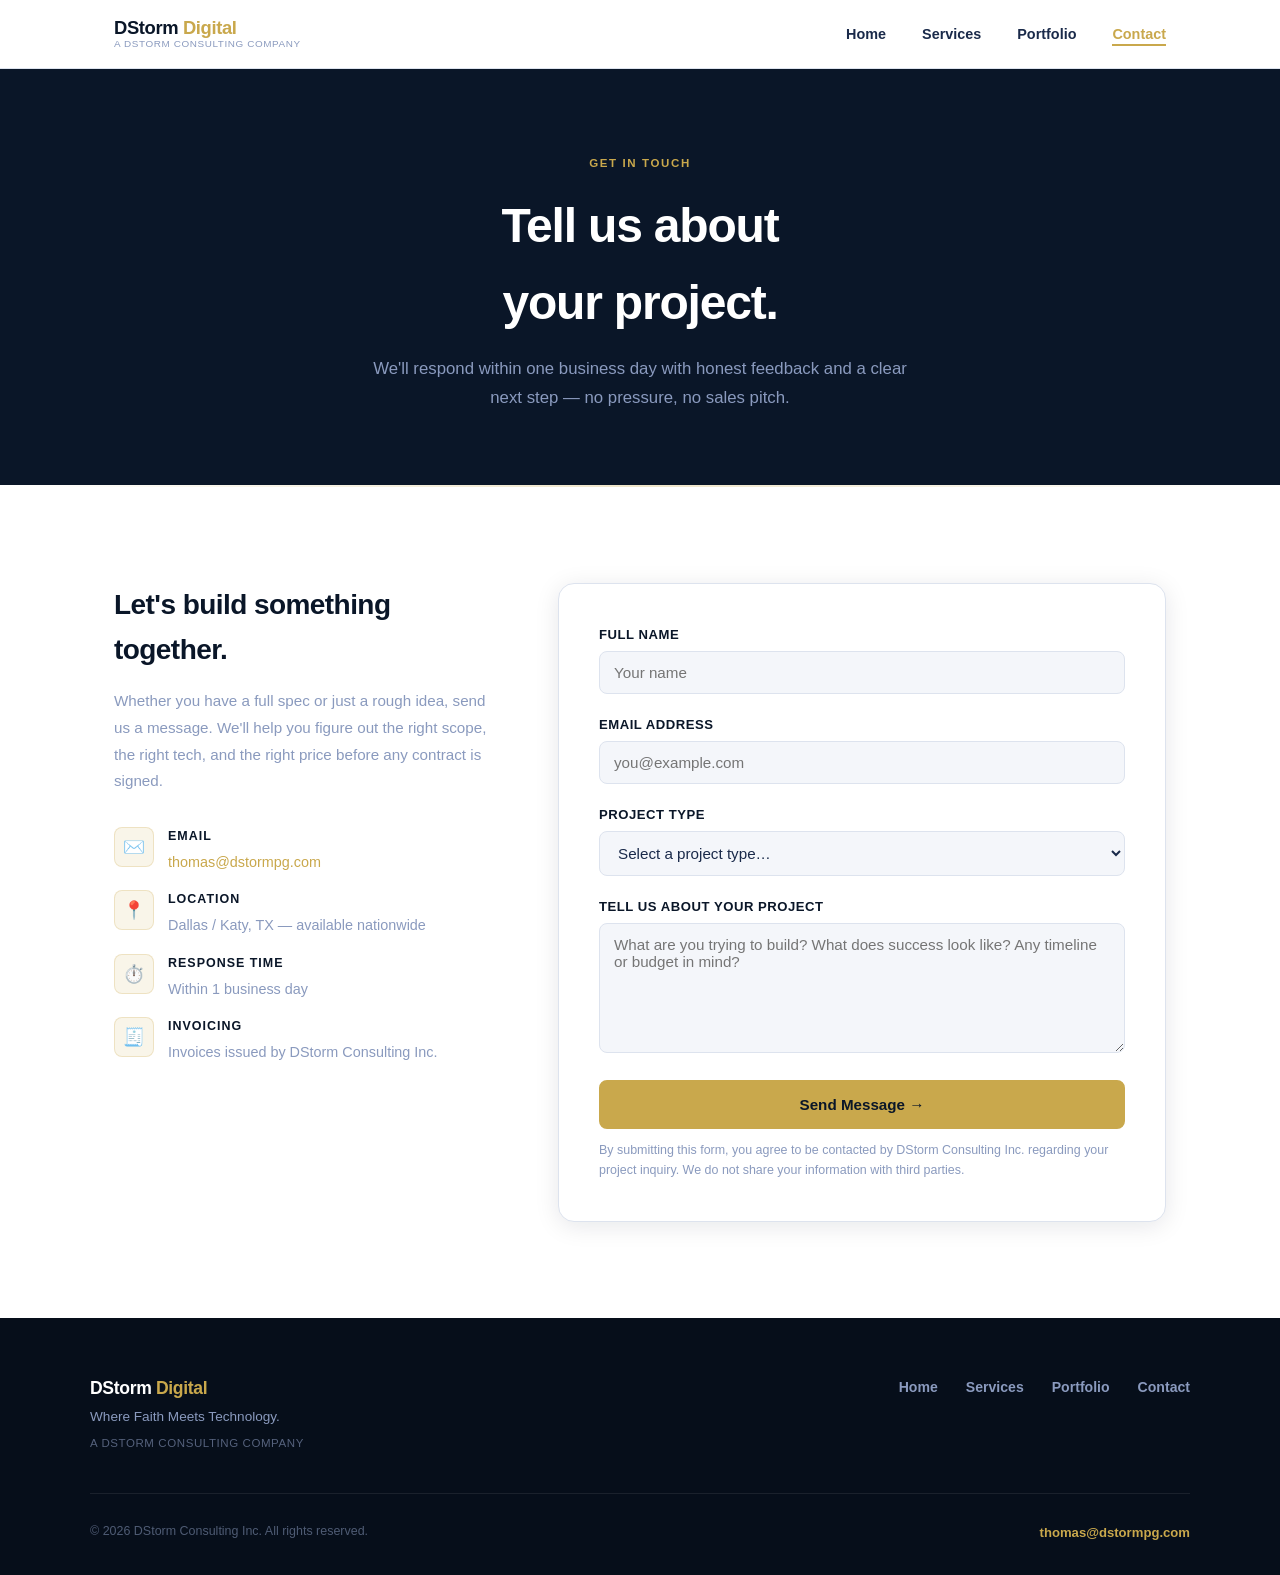
==== contact.html @ e215cc24 "feat: initial DStorm Digital website" ====
<!DOCTYPE html>
<html lang="en">
<head>
  <meta charset="UTF-8" />
  <meta name="viewport" content="width=device-width, initial-scale=1.0" />
  <title>Contact — DStorm Digital</title>
  <meta name="description" content="Tell us about your project. We'll give you an honest scope and a fair price." />
  <link rel="stylesheet" href="styles.css" />
</head>
<body>

<!-- ── Navigation ─────────────────────────────────────────────────────────── -->
<nav id="site-nav">
  <div class="nav-inner">
    <a href="index.html" class="nav-logo">
      <span class="nav-logo-main">DStorm <span>Digital</span></span>
      <span class="nav-logo-sub">A DStorm Consulting Company</span>
    </a>
    <ul class="nav-links">
      <li><a href="index.html">Home</a></li>
      <li><a href="services.html">Services</a></li>
      <li><a href="portfolio.html">Portfolio</a></li>
      <li><a href="contact.html" class="active">Contact</a></li>
    </ul>
    <button class="nav-hamburger" id="hamburger" aria-label="Open menu">
      <span></span><span></span><span></span>
    </button>
  </div>
  <div class="nav-mobile" id="nav-mobile">
    <a href="index.html">Home</a>
    <a href="services.html">Services</a>
    <a href="portfolio.html">Portfolio</a>
    <a href="contact.html" class="active">Contact</a>
  </div>
</nav>

<!-- ── Page Hero ──────────────────────────────────────────────────────────── -->
<section class="page-hero">
  <div class="container">
    <span class="eyebrow">Get In Touch</span>
    <h1>Tell us about<br>your project.</h1>
    <p>We'll respond within one business day with honest feedback and a clear next step — no pressure, no sales pitch.</p>
  </div>
</section>

<hr class="gold" />

<!-- ── Contact Section ────────────────────────────────────────────────────── -->
<section style="background: var(--white);">
  <div class="container">
    <div class="contact-layout">

      <!-- Info -->
      <div class="contact-info">
        <h2>Let's build something together.</h2>
        <p>Whether you have a full spec or just a rough idea, send us a message. We'll help you figure out the right scope, the right tech, and the right price before any contract is signed.</p>
        <div class="contact-detail">
          <div class="contact-detail-item">
            <div class="contact-detail-icon">✉️</div>
            <div>
              <strong>Email</strong>
              <span><a href="mailto:thomas@dstormpg.com" style="color: var(--gold);">thomas@dstormpg.com</a></span>
            </div>
          </div>
          <div class="contact-detail-item">
            <div class="contact-detail-icon">📍</div>
            <div>
              <strong>Location</strong>
              <span>Dallas / Katy, TX — available nationwide</span>
            </div>
          </div>
          <div class="contact-detail-item">
            <div class="contact-detail-icon">⏱️</div>
            <div>
              <strong>Response Time</strong>
              <span>Within 1 business day</span>
            </div>
          </div>
          <div class="contact-detail-item">
            <div class="contact-detail-icon">🧾</div>
            <div>
              <strong>Invoicing</strong>
              <span>Invoices issued by DStorm Consulting Inc.</span>
            </div>
          </div>
        </div>
      </div>

      <!-- Form -->
      <div class="contact-form-wrap">
        <form id="contact-form">
          <div class="form-group">
            <label for="name">Full Name</label>
            <input type="text" id="name" name="name" placeholder="Your name" required />
          </div>
          <div class="form-group">
            <label for="email">Email Address</label>
            <input type="email" id="email" name="email" placeholder="you@example.com" required />
          </div>
          <div class="form-group">
            <label for="project-type">Project Type</label>
            <select id="project-type" name="project-type" required>
              <option value="" disabled selected>Select a project type…</option>
              <option value="marketing-site">Marketing Website</option>
              <option value="web-app">Web Application</option>
              <option value="ios-app">iOS App</option>
              <option value="android-app">Android App</option>
              <option value="maintenance">Maintenance Plan</option>
              <option value="other">Other / Not Sure Yet</option>
            </select>
          </div>
          <div class="form-group">
            <label for="message">Tell Us About Your Project</label>
            <textarea id="message" name="message" placeholder="What are you trying to build? What does success look like? Any timeline or budget in mind?" required></textarea>
          </div>
          <button type="submit" class="btn btn-primary" style="width: 100%; justify-content: center;">
            Send Message →
          </button>
          <p class="form-note">
            By submitting this form, you agree to be contacted by DStorm Consulting Inc. regarding your project inquiry. We do not share your information with third parties.
          </p>
        </form>

        <!-- Success state -->
        <div class="form-success" id="form-success">
          <div class="form-success-icon">✅</div>
          <h3>Message sent!</h3>
          <p>We'll get back to you within one business day. Keep an eye on <strong>thomas@dstormpg.com</strong> for our reply.</p>
        </div>
      </div>

    </div>
  </div>
</section>

<!-- ── Footer ─────────────────────────────────────────────────────────────── -->
<footer id="site-footer">
  <div class="footer-inner">
    <div class="footer-top">
      <div class="footer-brand">
        <div class="footer-brand-name">DStorm <span>Digital</span></div>
        <div class="footer-tagline">Where Faith Meets Technology.</div>
        <div class="footer-subbrand">A DStorm Consulting Company</div>
      </div>
      <ul class="footer-links">
        <li><a href="index.html">Home</a></li>
        <li><a href="services.html">Services</a></li>
        <li><a href="portfolio.html">Portfolio</a></li>
        <li><a href="contact.html">Contact</a></li>
      </ul>
    </div>
    <div class="footer-bottom">
      <span class="footer-copy">&copy; 2026 DStorm Consulting Inc. All rights reserved.</span>
      <a href="mailto:thomas@dstormpg.com" class="footer-email">thomas@dstormpg.com</a>
    </div>
  </div>
</footer>

<script>
  // Mobile nav
  const hamburger = document.getElementById('hamburger');
  const navMobile = document.getElementById('nav-mobile');
  hamburger.addEventListener('click', () => navMobile.classList.toggle('open'));

  // Contact form — builds a mailto on submit and shows success state
  const form = document.getElementById('contact-form');
  const successEl = document.getElementById('form-success');

  form.addEventListener('submit', function(e) {
    e.preventDefault();
    const name = document.getElementById('name').value.trim();
    const email = document.getElementById('email').value.trim();
    const projectType = document.getElementById('project-type').value;
    const message = document.getElementById('message').value.trim();

    const subject = encodeURIComponent(`Project Inquiry — ${projectType} from ${name}`);
    const body = encodeURIComponent(
      `Name: ${name}\nEmail: ${email}\nProject Type: ${projectType}\n\nMessage:\n${message}`
    );
    window.location.href = `mailto:thomas@dstormpg.com?subject=${subject}&body=${body}`;

    // Show success state
    form.style.display = 'none';
    successEl.classList.add('visible');
  });
</script>
</body>
</html>
---- styles.css ----
/* ── Variables ─────────────────────────────────────────────────────────────── */
:root {
  --navy:      #0A1628;
  --navy-dark: #060E1A;
  --navy-mid:  #0F1F3C;
  --gold:      #C9A84C;
  --gold-dim:  #a8883e;
  --white:     #FFFFFF;
  --slate:     #8A9ABE;
  --off-white: #F4F6FA;
  --text:      #1A2A4A;
  --border:    #DDE3EE;

  --font: -apple-system, BlinkMacSystemFont, 'Segoe UI', Roboto, Oxygen, Ubuntu, sans-serif;
  --radius:    8px;
  --radius-lg: 16px;
  --shadow:    0 4px 24px rgba(10,22,40,0.10);
  --shadow-md: 0 8px 40px rgba(10,22,40,0.14);
  --max:       1100px;
  --pad-x:     24px;
}

/* ── Reset ─────────────────────────────────────────────────────────────────── */
*, *::before, *::after { box-sizing: border-box; margin: 0; padding: 0; }
html { scroll-behavior: smooth; }
body { font-family: var(--font); color: var(--text); background: var(--white); line-height: 1.6; }
img { display: block; max-width: 100%; }
a { color: inherit; text-decoration: none; }
button, input, select, textarea { font-family: inherit; }

/* ── Utility ───────────────────────────────────────────────────────────────── */
.container { max-width: var(--max); margin: 0 auto; padding: 0 var(--pad-x); }
.gold      { color: var(--gold); }
.eyebrow   {
  display: inline-block;
  font-size: 0.72rem;
  font-weight: 700;
  letter-spacing: 0.14em;
  text-transform: uppercase;
  color: var(--gold);
  margin-bottom: 16px;
}
section { padding: 96px var(--pad-x); }
section.tight { padding: 64px var(--pad-x); }

/* ── Buttons ───────────────────────────────────────────────────────────────── */
.btn {
  display: inline-flex;
  align-items: center;
  gap: 8px;
  padding: 14px 32px;
  border-radius: var(--radius);
  font-size: 0.95rem;
  font-weight: 700;
  cursor: pointer;
  border: 2px solid transparent;
  transition: all 0.2s ease;
  white-space: nowrap;
}
.btn-primary {
  background: var(--gold);
  color: var(--navy);
  border-color: var(--gold);
}
.btn-primary:hover { background: var(--gold-dim); border-color: var(--gold-dim); }
.btn-outline {
  background: transparent;
  color: var(--gold);
  border-color: var(--gold);
}
.btn-outline:hover { background: var(--gold); color: var(--navy); }
.btn-white {
  background: var(--white);
  color: var(--navy);
  border-color: var(--white);
}
.btn-white:hover { background: var(--off-white); }

/* ── Navigation ────────────────────────────────────────────────────────────── */
#site-nav {
  position: sticky;
  top: 0;
  z-index: 100;
  background: rgba(255,255,255,0.97);
  backdrop-filter: blur(10px);
  border-bottom: 1px solid var(--border);
}
.nav-inner {
  display: flex;
  align-items: center;
  justify-content: space-between;
  max-width: var(--max);
  margin: 0 auto;
  padding: 0 var(--pad-x);
  height: 68px;
}
.nav-logo {
  display: flex;
  flex-direction: column;
  line-height: 1.1;
}
.nav-logo-main {
  font-size: 1.15rem;
  font-weight: 800;
  color: var(--navy);
  letter-spacing: -0.02em;
}
.nav-logo-main span { color: var(--gold); }
.nav-logo-sub {
  font-size: 0.62rem;
  font-weight: 500;
  color: var(--slate);
  letter-spacing: 0.06em;
  text-transform: uppercase;
}
.nav-links {
  display: flex;
  align-items: center;
  gap: 36px;
  list-style: none;
}
.nav-links a {
  font-size: 0.9rem;
  font-weight: 600;
  color: var(--text);
  position: relative;
  padding-bottom: 2px;
  transition: color 0.2s;
}
.nav-links a::after {
  content: '';
  position: absolute;
  left: 0; bottom: -2px;
  width: 0; height: 2px;
  background: var(--gold);
  transition: width 0.2s;
}
.nav-links a:hover,
.nav-links a.active { color: var(--gold); }
.nav-links a:hover::after,
.nav-links a.active::after { width: 100%; }
.nav-hamburger {
  display: none;
  background: none;
  border: none;
  cursor: pointer;
  padding: 4px;
  flex-direction: column;
  gap: 5px;
}
.nav-hamburger span {
  display: block;
  width: 24px; height: 2px;
  background: var(--navy);
  border-radius: 2px;
  transition: all 0.3s;
}
.nav-mobile {
  display: none;
  flex-direction: column;
  gap: 0;
  background: var(--white);
  border-top: 1px solid var(--border);
  padding: 8px 0 16px;
}
.nav-mobile.open { display: flex; }
.nav-mobile a {
  padding: 12px var(--pad-x);
  font-size: 1rem;
  font-weight: 600;
  color: var(--text);
  transition: color 0.2s;
}
.nav-mobile a:hover,
.nav-mobile a.active { color: var(--gold); }

/* ── Hero ──────────────────────────────────────────────────────────────────── */
.hero {
  background: var(--navy);
  padding: 120px var(--pad-x) 96px;
  text-align: center;
  position: relative;
  overflow: hidden;
}
.hero::before {
  content: '';
  position: absolute;
  inset: 0;
  background: radial-gradient(ellipse at 50% 0%, rgba(201,168,76,0.10) 0%, transparent 65%);
  pointer-events: none;
}
.hero-inner { position: relative; z-index: 1; max-width: 820px; margin: 0 auto; }
.hero h1 {
  font-size: clamp(2.4rem, 6vw, 4rem);
  font-weight: 800;
  color: var(--white);
  line-height: 1.1;
  letter-spacing: -0.03em;
  margin-bottom: 24px;
}
.hero h1 em { color: var(--gold); font-style: normal; }
.hero p {
  font-size: clamp(1rem, 2.5vw, 1.2rem);
  color: var(--slate);
  line-height: 1.75;
  margin-bottom: 44px;
  max-width: 620px;
  margin-left: auto;
  margin-right: auto;
}
.hero-ctas { display: flex; gap: 14px; justify-content: center; flex-wrap: wrap; }

/* ── Page Hero (inner pages) ───────────────────────────────────────────────── */
.page-hero {
  background: var(--navy);
  padding: 80px var(--pad-x) 72px;
  text-align: center;
}
.page-hero h1 {
  font-size: clamp(2rem, 5vw, 3rem);
  font-weight: 800;
  color: var(--white);
  letter-spacing: -0.025em;
  margin-bottom: 12px;
}
.page-hero p {
  font-size: 1.05rem;
  color: var(--slate);
  max-width: 560px;
  margin: 0 auto;
  line-height: 1.75;
}

/* ── Section headings ──────────────────────────────────────────────────────── */
.section-header { text-align: center; margin-bottom: 56px; }
.section-header h2 {
  font-size: clamp(1.75rem, 4vw, 2.5rem);
  font-weight: 800;
  color: var(--navy);
  letter-spacing: -0.025em;
  line-height: 1.2;
}
.section-header p {
  color: var(--slate);
  font-size: 1.05rem;
  line-height: 1.75;
  max-width: 540px;
  margin: 12px auto 0;
}

/* ── Cards grid ────────────────────────────────────────────────────────────── */
.cards-grid {
  display: grid;
  grid-template-columns: repeat(auto-fit, minmax(240px, 1fr));
  gap: 24px;
}
.card {
  background: var(--white);
  border: 1px solid var(--border);
  border-radius: var(--radius-lg);
  padding: 36px 28px;
  box-shadow: var(--shadow);
  transition: transform 0.2s, box-shadow 0.2s, border-color 0.2s;
}
.card:hover {
  transform: translateY(-4px);
  box-shadow: var(--shadow-md);
  border-color: var(--gold);
}
.card-icon {
  font-size: 2.2rem;
  margin-bottom: 16px;
}
.card h3 {
  font-size: 1.15rem;
  font-weight: 700;
  color: var(--navy);
  margin-bottom: 8px;
}
.card p {
  font-size: 0.9rem;
  color: var(--slate);
  line-height: 1.7;
}

/* ── Pillars / Why section ─────────────────────────────────────────────────── */
.pillars { background: var(--off-white); }
.pillars-grid {
  display: grid;
  grid-template-columns: repeat(auto-fit, minmax(280px, 1fr));
  gap: 32px;
}
.pillar {
  display: flex;
  gap: 20px;
  align-items: flex-start;
}
.pillar-icon {
  flex-shrink: 0;
  width: 52px; height: 52px;
  background: rgba(201,168,76,0.12);
  border: 1px solid rgba(201,168,76,0.3);
  border-radius: var(--radius);
  display: flex;
  align-items: center;
  justify-content: center;
  font-size: 1.4rem;
}
.pillar h3 {
  font-size: 1.05rem;
  font-weight: 700;
  color: var(--navy);
  margin-bottom: 6px;
}
.pillar p {
  font-size: 0.9rem;
  color: var(--slate);
  line-height: 1.7;
}

/* ── CTA Banner ────────────────────────────────────────────────────────────── */
.cta-banner {
  background: var(--navy);
  padding: 80px var(--pad-x);
  text-align: center;
}
.cta-banner h2 {
  font-size: clamp(1.75rem, 4vw, 2.5rem);
  font-weight: 800;
  color: var(--white);
  letter-spacing: -0.02em;
  margin-bottom: 16px;
}
.cta-banner p {
  color: var(--slate);
  font-size: 1.05rem;
  margin-bottom: 40px;
  max-width: 480px;
  margin-left: auto;
  margin-right: auto;
}

/* ── Services page ─────────────────────────────────────────────────────────── */
.pricing-grid {
  display: grid;
  grid-template-columns: repeat(auto-fit, minmax(240px, 1fr));
  gap: 24px;
  margin-bottom: 80px;
}
.pricing-card {
  background: var(--white);
  border: 1px solid var(--border);
  border-radius: var(--radius-lg);
  padding: 36px 28px;
  box-shadow: var(--shadow);
  position: relative;
}
.pricing-card.featured {
  border-color: var(--gold);
  box-shadow: 0 0 0 3px rgba(201,168,76,0.15), var(--shadow-md);
}
.pricing-card.featured::before {
  content: 'Most Popular';
  position: absolute;
  top: -12px; left: 50%;
  transform: translateX(-50%);
  background: var(--gold);
  color: var(--navy);
  font-size: 0.72rem;
  font-weight: 700;
  letter-spacing: 0.08em;
  text-transform: uppercase;
  padding: 4px 14px;
  border-radius: 99px;
}
.pricing-model {
  font-size: 0.72rem;
  font-weight: 700;
  letter-spacing: 0.12em;
  text-transform: uppercase;
  color: var(--gold);
  margin-bottom: 10px;
}
.pricing-card h3 {
  font-size: 1.2rem;
  font-weight: 800;
  color: var(--navy);
  margin-bottom: 8px;
}
.pricing-amount {
  font-size: 2.2rem;
  font-weight: 800;
  color: var(--navy);
  letter-spacing: -0.03em;
  line-height: 1;
  margin-bottom: 4px;
}
.pricing-amount span {
  font-size: 1rem;
  font-weight: 500;
  color: var(--slate);
  letter-spacing: 0;
}
.pricing-note {
  font-size: 0.82rem;
  color: var(--slate);
  margin-bottom: 20px;
}
.pricing-card ul {
  list-style: none;
  display: flex;
  flex-direction: column;
  gap: 8px;
}
.pricing-card ul li {
  font-size: 0.88rem;
  color: var(--text);
  display: flex;
  gap: 8px;
  align-items: flex-start;
}
.pricing-card ul li::before {
  content: '✓';
  color: var(--gold);
  font-weight: 700;
  flex-shrink: 0;
}

.services-list {
  display: grid;
  grid-template-columns: repeat(auto-fit, minmax(300px, 1fr));
  gap: 24px;
}
.service-item {
  background: var(--off-white);
  border: 1px solid var(--border);
  border-radius: var(--radius-lg);
  padding: 28px;
}
.service-item h3 {
  font-size: 1.05rem;
  font-weight: 700;
  color: var(--navy);
  margin-bottom: 8px;
  display: flex;
  align-items: center;
  gap: 10px;
}
.service-item p {
  font-size: 0.88rem;
  color: var(--slate);
  line-height: 1.7;
}

/* ── Portfolio page ────────────────────────────────────────────────────────── */
.portfolio-featured {
  background: var(--navy);
  border-radius: var(--radius-lg);
  padding: 56px 48px;
  margin-bottom: 48px;
  position: relative;
  overflow: hidden;
}
.portfolio-featured::before {
  content: '';
  position: absolute;
  top: 0; right: 0;
  width: 400px; height: 400px;
  background: radial-gradient(circle, rgba(201,168,76,0.12) 0%, transparent 70%);
  pointer-events: none;
}
.portfolio-badge {
  display: inline-block;
  background: rgba(201,168,76,0.15);
  border: 1px solid rgba(201,168,76,0.4);
  color: var(--gold);
  font-size: 0.72rem;
  font-weight: 700;
  letter-spacing: 0.12em;
  text-transform: uppercase;
  padding: 5px 14px;
  border-radius: 99px;
  margin-bottom: 20px;
}
.portfolio-featured h2 {
  font-size: clamp(1.75rem, 4vw, 2.5rem);
  font-weight: 800;
  color: var(--white);
  letter-spacing: -0.025em;
  margin-bottom: 16px;
}
.portfolio-featured p {
  color: var(--slate);
  font-size: 1rem;
  line-height: 1.75;
  max-width: 600px;
  margin-bottom: 28px;
}
.portfolio-tags {
  display: flex;
  flex-wrap: wrap;
  gap: 8px;
  margin-bottom: 32px;
}
.tag {
  background: rgba(255,255,255,0.08);
  border: 1px solid rgba(255,255,255,0.15);
  color: var(--white);
  font-size: 0.78rem;
  font-weight: 600;
  padding: 5px 14px;
  border-radius: 99px;
}
.portfolio-link {
  display: inline-flex;
  align-items: center;
  gap: 8px;
  color: var(--gold);
  font-weight: 700;
  font-size: 0.95rem;
  border-bottom: 1px solid transparent;
  transition: border-color 0.2s;
}
.portfolio-link:hover { border-color: var(--gold); }

.portfolio-grid {
  display: grid;
  grid-template-columns: repeat(auto-fit, minmax(300px, 1fr));
  gap: 24px;
}
.portfolio-card {
  background: var(--off-white);
  border: 2px dashed var(--border);
  border-radius: var(--radius-lg);
  padding: 48px 32px;
  text-align: center;
  display: flex;
  flex-direction: column;
  align-items: center;
  gap: 12px;
}
.portfolio-card-icon {
  font-size: 2.5rem;
  opacity: 0.4;
}
.portfolio-card h3 {
  font-size: 1.05rem;
  font-weight: 700;
  color: var(--navy);
  opacity: 0.5;
}
.portfolio-card p {
  font-size: 0.85rem;
  color: var(--slate);
}

/* ── Contact page ──────────────────────────────────────────────────────────── */
.contact-layout {
  display: grid;
  grid-template-columns: 1fr 1.6fr;
  gap: 64px;
  align-items: start;
}
.contact-info h2 {
  font-size: 1.75rem;
  font-weight: 800;
  color: var(--navy);
  letter-spacing: -0.02em;
  margin-bottom: 16px;
}
.contact-info p {
  color: var(--slate);
  font-size: 0.95rem;
  line-height: 1.75;
  margin-bottom: 32px;
}
.contact-detail {
  display: flex;
  flex-direction: column;
  gap: 16px;
}
.contact-detail-item {
  display: flex;
  gap: 14px;
  align-items: flex-start;
}
.contact-detail-icon {
  width: 40px; height: 40px;
  background: rgba(201,168,76,0.12);
  border: 1px solid rgba(201,168,76,0.25);
  border-radius: var(--radius);
  display: flex;
  align-items: center;
  justify-content: center;
  font-size: 1.1rem;
  flex-shrink: 0;
}
.contact-detail-item strong {
  display: block;
  font-size: 0.78rem;
  font-weight: 700;
  letter-spacing: 0.08em;
  text-transform: uppercase;
  color: var(--navy);
  margin-bottom: 2px;
}
.contact-detail-item span {
  font-size: 0.9rem;
  color: var(--slate);
}
.contact-form-wrap {
  background: var(--white);
  border: 1px solid var(--border);
  border-radius: var(--radius-lg);
  padding: 40px;
  box-shadow: var(--shadow);
}
.form-group { margin-bottom: 20px; }
.form-group label {
  display: block;
  font-size: 0.82rem;
  font-weight: 700;
  color: var(--navy);
  margin-bottom: 6px;
  letter-spacing: 0.04em;
  text-transform: uppercase;
}
.form-group input,
.form-group select,
.form-group textarea {
  width: 100%;
  padding: 12px 14px;
  border: 1px solid var(--border);
  border-radius: var(--radius);
  font-size: 0.95rem;
  color: var(--text);
  background: var(--off-white);
  transition: border-color 0.2s, box-shadow 0.2s;
  outline: none;
}
.form-group input:focus,
.form-group select:focus,
.form-group textarea:focus {
  border-color: var(--gold);
  box-shadow: 0 0 0 3px rgba(201,168,76,0.12);
  background: var(--white);
}
.form-group textarea { resize: vertical; min-height: 130px; }
.form-note {
  font-size: 0.78rem;
  color: var(--slate);
  margin-top: 12px;
  line-height: 1.6;
}
.form-success {
  display: none;
  text-align: center;
  padding: 40px 20px;
}
.form-success.visible { display: block; }
.form-success-icon { font-size: 3rem; margin-bottom: 16px; }
.form-success h3 { font-size: 1.3rem; font-weight: 700; color: var(--navy); margin-bottom: 8px; }
.form-success p { color: var(--slate); font-size: 0.95rem; }

/* ── Footer ────────────────────────────────────────────────────────────────── */
#site-footer {
  background: var(--navy-dark);
  padding: 56px var(--pad-x) 32px;
}
.footer-inner {
  max-width: var(--max);
  margin: 0 auto;
}
.footer-top {
  display: flex;
  justify-content: space-between;
  align-items: flex-start;
  gap: 40px;
  flex-wrap: wrap;
  padding-bottom: 40px;
  border-bottom: 1px solid rgba(255,255,255,0.08);
  margin-bottom: 28px;
}
.footer-brand {}
.footer-brand-name {
  font-size: 1.1rem;
  font-weight: 800;
  color: var(--white);
  letter-spacing: -0.02em;
  margin-bottom: 4px;
}
.footer-brand-name span { color: var(--gold); }
.footer-tagline {
  font-size: 0.85rem;
  color: var(--slate);
  margin-bottom: 6px;
}
.footer-subbrand {
  font-size: 0.72rem;
  color: rgba(138,154,190,0.6);
  letter-spacing: 0.05em;
  text-transform: uppercase;
}
.footer-links {
  display: flex;
  gap: 28px;
  list-style: none;
}
.footer-links a {
  font-size: 0.88rem;
  color: var(--slate);
  font-weight: 600;
  transition: color 0.2s;
}
.footer-links a:hover { color: var(--gold); }
.footer-bottom {
  display: flex;
  justify-content: space-between;
  align-items: center;
  flex-wrap: wrap;
  gap: 8px;
}
.footer-copy {
  font-size: 0.78rem;
  color: rgba(138,154,190,0.55);
}
.footer-email {
  font-size: 0.82rem;
  color: var(--gold);
  font-weight: 600;
  transition: opacity 0.2s;
}
.footer-email:hover { opacity: 0.8; }

/* ── Divider ───────────────────────────────────────────────────────────────── */
hr.gold {
  border: none;
  height: 2px;
  background: linear-gradient(to right, transparent, var(--gold), transparent);
  opacity: 0.3;
  margin: 0;
}

/* ── Responsive ────────────────────────────────────────────────────────────── */
@media (max-width: 768px) {
  section { padding: 64px var(--pad-x); }
  .nav-links { display: none; }
  .nav-hamburger { display: flex; }

  .hero { padding: 80px var(--pad-x) 72px; }
  .hero-ctas { flex-direction: column; align-items: center; }

  .contact-layout {
    grid-template-columns: 1fr;
    gap: 40px;
  }
  .portfolio-featured { padding: 36px 24px; }

  .footer-top { flex-direction: column; gap: 28px; }
  .footer-links { flex-wrap: wrap; gap: 16px; }
  .footer-bottom { flex-direction: column; align-items: flex-start; gap: 6px; }
}
@media (max-width: 480px) {
  .cards-grid, .pillars-grid, .pricing-grid, .services-list, .portfolio-grid {
    grid-template-columns: 1fr;
  }
  .contact-form-wrap { padding: 28px 20px; }
}
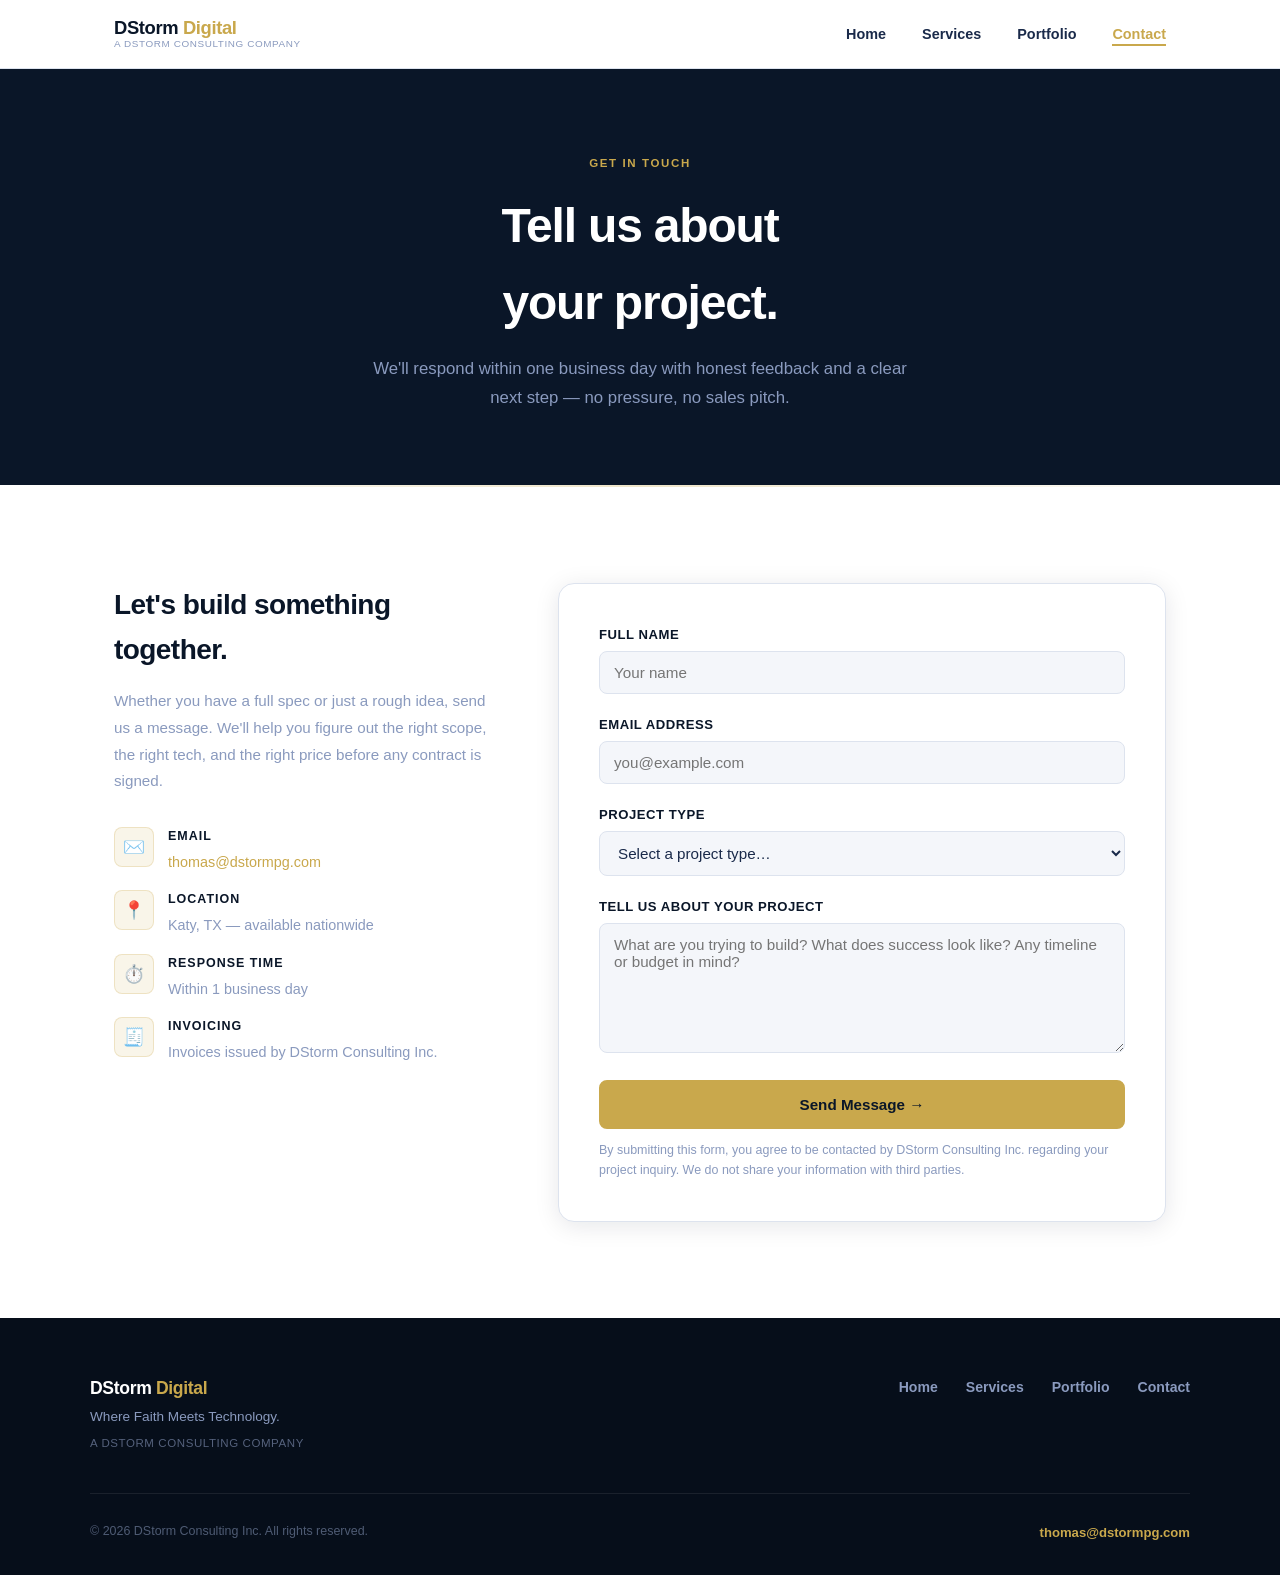
==== commit 9bcbd275: "fix: update location to Katy TX on contact page" ====
--- a/contact.html
+++ b/contact.html
@@ -66,7 +66,7 @@
             <div class="contact-detail-icon">📍</div>
             <div>
               <strong>Location</strong>
-              <span>Dallas / Katy, TX — available nationwide</span>
+              <span>Katy, TX — available nationwide</span>
             </div>
           </div>
           <div class="contact-detail-item">
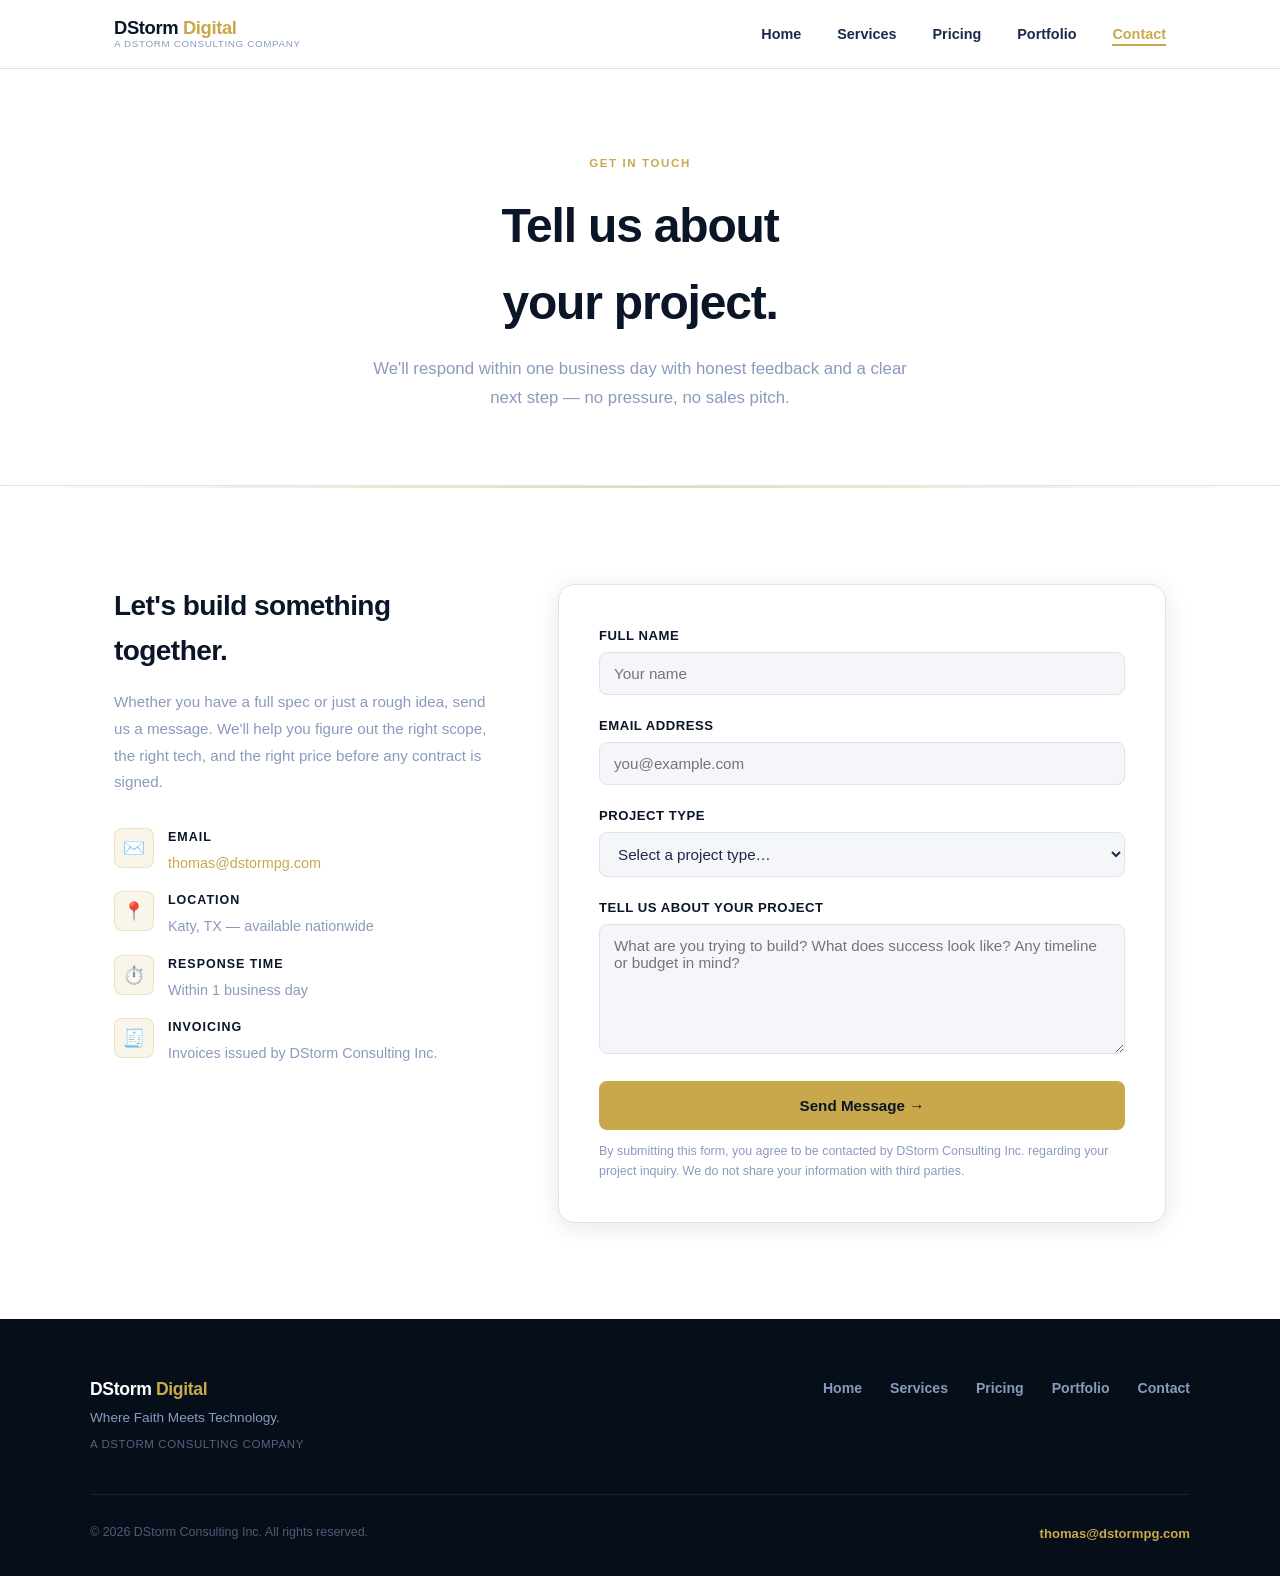
==== commit 2101c4f1: "feat: light-dominant redesign, pricing page, Covenant CRM as featured project - Visual rebalance: he" ====
--- a/contact.html
+++ b/contact.html
@@ -19,6 +19,7 @@
     <ul class="nav-links">
       <li><a href="index.html">Home</a></li>
       <li><a href="services.html">Services</a></li>
+      <li><a href="pricing.html">Pricing</a></li>
       <li><a href="portfolio.html">Portfolio</a></li>
       <li><a href="contact.html" class="active">Contact</a></li>
     </ul>
@@ -29,6 +30,7 @@
   <div class="nav-mobile" id="nav-mobile">
     <a href="index.html">Home</a>
     <a href="services.html">Services</a>
+    <a href="pricing.html">Pricing</a>
     <a href="portfolio.html">Portfolio</a>
     <a href="contact.html" class="active">Contact</a>
   </div>
@@ -145,6 +147,7 @@
       <ul class="footer-links">
         <li><a href="index.html">Home</a></li>
         <li><a href="services.html">Services</a></li>
+        <li><a href="pricing.html">Pricing</a></li>
         <li><a href="portfolio.html">Portfolio</a></li>
         <li><a href="contact.html">Contact</a></li>
       </ul>
--- a/styles.css
+++ b/styles.css
@@ -176,24 +176,18 @@
 
 /* ── Hero ──────────────────────────────────────────────────────────────────── */
 .hero {
-  background: var(--navy);
+  background: var(--white);
   padding: 120px var(--pad-x) 96px;
   text-align: center;
   position: relative;
   overflow: hidden;
-}
-.hero::before {
-  content: '';
-  position: absolute;
-  inset: 0;
-  background: radial-gradient(ellipse at 50% 0%, rgba(201,168,76,0.10) 0%, transparent 65%);
-  pointer-events: none;
+  border-bottom: 1px solid var(--border);
 }
 .hero-inner { position: relative; z-index: 1; max-width: 820px; margin: 0 auto; }
 .hero h1 {
   font-size: clamp(2.4rem, 6vw, 4rem);
   font-weight: 800;
-  color: var(--white);
+  color: var(--navy);
   line-height: 1.1;
   letter-spacing: -0.03em;
   margin-bottom: 24px;
@@ -212,14 +206,15 @@
 
 /* ── Page Hero (inner pages) ───────────────────────────────────────────────── */
 .page-hero {
-  background: var(--navy);
+  background: var(--white);
   padding: 80px var(--pad-x) 72px;
   text-align: center;
+  border-bottom: 1px solid var(--border);
 }
 .page-hero h1 {
   font-size: clamp(2rem, 5vw, 3rem);
   font-weight: 800;
-  color: var(--white);
+  color: var(--navy);
   letter-spacing: -0.025em;
   margin-bottom: 12px;
 }
@@ -320,14 +315,15 @@
 
 /* ── CTA Banner ────────────────────────────────────────────────────────────── */
 .cta-banner {
-  background: var(--navy);
+  background: var(--off-white);
+  border-top: 1px solid var(--border);
   padding: 80px var(--pad-x);
   text-align: center;
 }
 .cta-banner h2 {
   font-size: clamp(1.75rem, 4vw, 2.5rem);
   font-weight: 800;
-  color: var(--white);
+  color: var(--navy);
   letter-spacing: -0.02em;
   margin-bottom: 16px;
 }
@@ -426,6 +422,17 @@
   flex-shrink: 0;
 }
 
+.pricing-card-cta {
+  display: inline-block;
+  margin-top: 20px;
+  font-size: 0.85rem;
+  font-weight: 500;
+  color: var(--gold);
+  border-bottom: 1px solid transparent;
+  transition: border-color 0.2s;
+}
+.pricing-card-cta:hover { border-color: var(--gold); }
+
 .services-list {
   display: grid;
   grid-template-columns: repeat(auto-fit, minmax(300px, 1fr));
@@ -450,6 +457,67 @@
   font-size: 0.88rem;
   color: var(--slate);
   line-height: 1.7;
+}
+
+/* ── Covenant CRM pricing block ────────────────────────────────────────────── */
+.covenant-crm-block {
+  display: grid;
+  grid-template-columns: 1fr 1fr;
+  gap: 64px;
+  align-items: start;
+}
+.covenant-crm-content h2 {
+  font-size: clamp(1.75rem, 4vw, 2.4rem);
+  font-weight: 800;
+  color: var(--navy);
+  letter-spacing: -0.025em;
+  line-height: 1.15;
+  margin-bottom: 20px;
+}
+.covenant-crm-content p {
+  color: var(--slate);
+  font-size: 1rem;
+  line-height: 1.75;
+  margin-bottom: 16px;
+}
+.covenant-crm-note {
+  font-size: 0.85rem !important;
+  font-style: italic;
+  margin-bottom: 32px !important;
+}
+.covenant-crm-features {
+  display: flex;
+  flex-direction: column;
+  gap: 24px;
+  padding-top: 8px;
+}
+.crm-feature-item {
+  display: flex;
+  gap: 16px;
+  align-items: flex-start;
+}
+.crm-feature-icon {
+  flex-shrink: 0;
+  width: 44px; height: 44px;
+  background: rgba(201,168,76,0.10);
+  border: 1px solid rgba(201,168,76,0.25);
+  border-radius: var(--radius);
+  display: flex;
+  align-items: center;
+  justify-content: center;
+  font-size: 1.2rem;
+}
+.crm-feature-item strong {
+  display: block;
+  font-size: 0.9rem;
+  font-weight: 700;
+  color: var(--navy);
+  margin-bottom: 3px;
+}
+.crm-feature-item span {
+  font-size: 0.85rem;
+  color: var(--slate);
+  line-height: 1.6;
 }
 
 /* ── Portfolio page ────────────────────────────────────────────────────────── */
@@ -522,6 +590,53 @@
   transition: border-color 0.2s;
 }
 .portfolio-link:hover { border-color: var(--gold); }
+
+/* ── Portfolio featured — light variant (Covenant CRM) ─────────────────── */
+.portfolio-featured-light {
+  background: var(--white);
+  border: 2px solid rgba(201,168,76,0.45);
+  border-radius: var(--radius-lg);
+  padding: 3rem 2.5rem;
+  margin-bottom: 48px;
+  box-shadow: var(--shadow-md);
+}
+.portfolio-featured-light .portfolio-badge {
+  background: rgba(201,168,76,0.12);
+  border-color: rgba(201,168,76,0.35);
+  color: var(--gold);
+}
+.portfolio-featured-light h2 {
+  font-size: clamp(1.75rem, 4vw, 2.5rem);
+  font-weight: 800;
+  color: var(--navy);
+  letter-spacing: -0.025em;
+  margin-bottom: 16px;
+}
+.portfolio-featured-tagline {
+  color: var(--slate);
+  font-weight: 400;
+}
+.portfolio-featured-light p {
+  color: var(--slate);
+  font-size: 1rem;
+  line-height: 1.75;
+  max-width: 620px;
+  margin-bottom: 20px;
+}
+.portfolio-featured-light .portfolio-tags { margin-bottom: 28px; }
+.portfolio-featured-light .portfolio-tags .tag {
+  background: var(--off-white);
+  border-color: var(--border);
+  color: var(--text);
+  font-size: 0.75rem;
+  font-weight: 500;
+}
+.portfolio-featured-light .portfolio-link {
+  color: var(--gold);
+  font-size: 0.95rem;
+  font-weight: 700;
+}
+.portfolio-featured-light .portfolio-link:hover { border-color: var(--gold); }
 
 .portfolio-grid {
   display: grid;
@@ -732,12 +847,86 @@
 }
 .footer-email:hover { opacity: 0.8; }
 
+/* ── Project Cards (portfolio grid) ───────────────────────────────────────── */
+.proj-card {
+  background: var(--white);
+  border: 1px solid var(--border);
+  border-radius: var(--radius-lg);
+  padding: 28px;
+  box-shadow: var(--shadow);
+  display: flex;
+  flex-direction: column;
+  transition: transform 0.2s, box-shadow 0.2s, border-color 0.2s;
+}
+.proj-card:hover {
+  transform: translateY(-3px);
+  box-shadow: var(--shadow-md);
+  border-color: var(--gold);
+}
+.proj-card.featured-card {
+  border-color: var(--gold);
+  box-shadow: 0 0 0 2px rgba(201,168,76,0.12), var(--shadow);
+}
+.proj-card-badge {
+  display: inline-block;
+  background: rgba(201,168,76,0.12);
+  border: 1px solid rgba(201,168,76,0.35);
+  color: var(--gold);
+  font-size: 0.68rem;
+  font-weight: 700;
+  letter-spacing: 0.1em;
+  text-transform: uppercase;
+  padding: 3px 10px;
+  border-radius: 99px;
+  margin-bottom: 12px;
+}
+.proj-card h3 {
+  font-size: 1.1rem;
+  font-weight: 800;
+  color: var(--navy);
+  margin-bottom: 8px;
+}
+.proj-card p {
+  font-size: 0.88rem;
+  color: var(--slate);
+  line-height: 1.7;
+  flex: 1;
+}
+.proj-tags {
+  display: flex;
+  flex-wrap: wrap;
+  gap: 6px;
+  margin: 16px 0 14px;
+}
+.proj-tag {
+  background: var(--off-white);
+  border: 1px solid var(--border);
+  color: var(--text);
+  font-size: 0.7rem;
+  font-weight: 600;
+  padding: 3px 10px;
+  border-radius: 99px;
+}
+.proj-link {
+  display: inline-flex;
+  align-items: center;
+  gap: 6px;
+  color: var(--gold);
+  font-weight: 700;
+  font-size: 0.85rem;
+  border-bottom: 1px solid transparent;
+  transition: border-color 0.2s;
+  width: fit-content;
+  margin-top: auto;
+}
+.proj-link:hover { border-color: var(--gold); }
+
 /* ── Divider ───────────────────────────────────────────────────────────────── */
 hr.gold {
   border: none;
   height: 2px;
   background: linear-gradient(to right, transparent, var(--gold), transparent);
-  opacity: 0.3;
+  opacity: 0.45;
   margin: 0;
 }
 
@@ -755,6 +944,12 @@
     gap: 40px;
   }
   .portfolio-featured { padding: 36px 24px; }
+  .portfolio-featured-light { padding: 1.75rem; }
+
+  .covenant-crm-block {
+    grid-template-columns: 1fr;
+    gap: 40px;
+  }
 
   .footer-top { flex-direction: column; gap: 28px; }
   .footer-links { flex-wrap: wrap; gap: 16px; }
